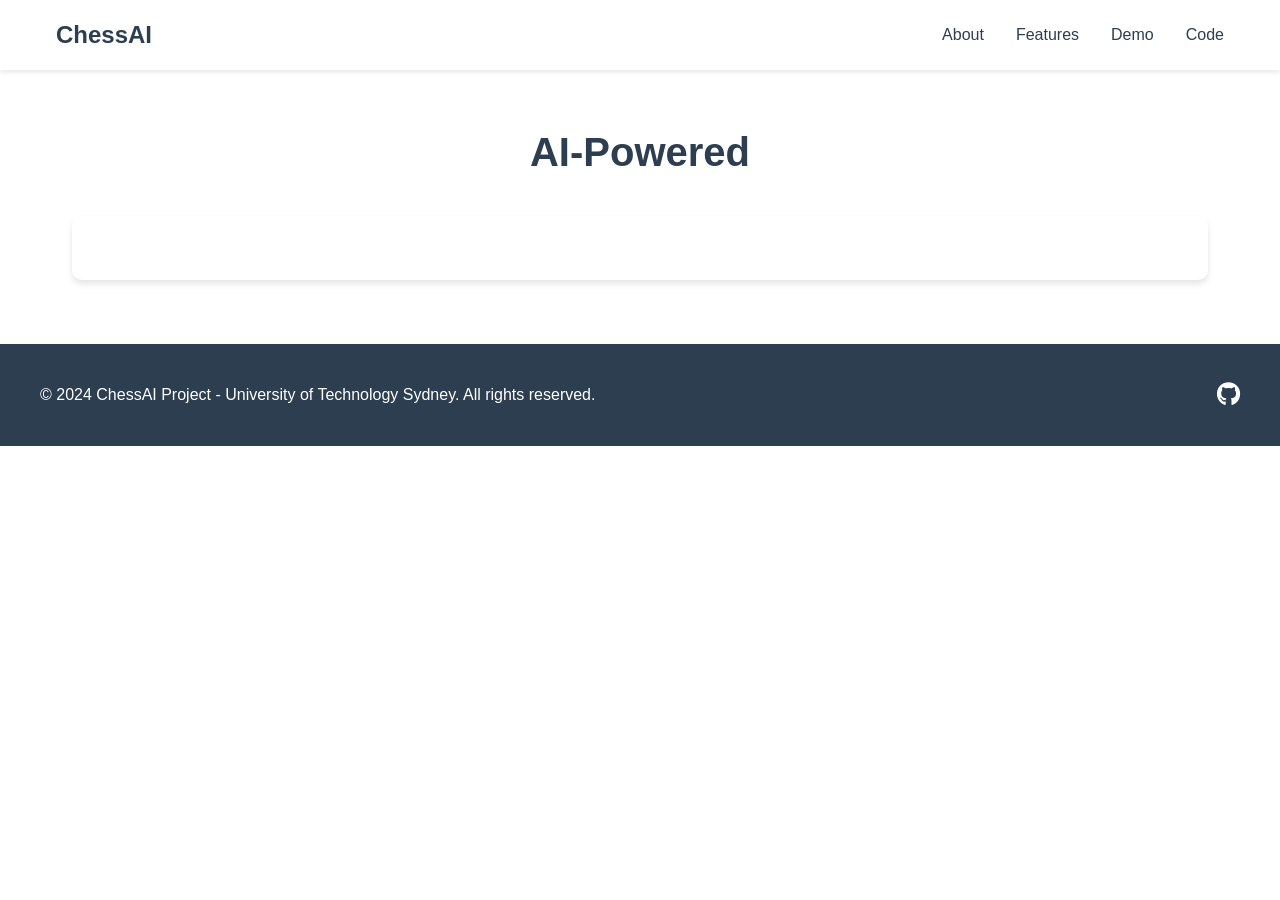
==== features/ai-powered.html @ e34eddb0 "Added github pages content" ====
<!DOCTYPE html>
<html lang="en">
<head>
    <meta charset="UTF-8">
    <meta name="viewport" content="width=device-width, initial-scale=1.0">
    <title>AI-Powered - ChessAI Project</title>
    <link rel="stylesheet" href="../styles/main.css">
    <link rel="stylesheet" href="https://cdnjs.cloudflare.com/ajax/libs/font-awesome/6.0.0/css/all.min.css">
</head>
<body>
    <header class="header">
        <nav class="nav-container">
            <div class="logo"><a href="../index.html">ChessAI</a></div>
            <ul class="nav-links">
                <li><a href="../index.html#about">About</a></li>
                <li><a href="../index.html#features">Features</a></li>
                <li><a href="../index.html#demo">Demo</a></li>
                <li><a href="../index.html#code">Code</a></li>
            </ul>
        </nav>
    </header>

    <main>
        <section class="feature-detail-section">
            <h1>AI-Powered</h1>
            <div class="feature-content">
                <!-- Content coming soon -->
            </div>
        </section>
    </main>

    <footer class="footer">
        <div class="footer-content">
            <p>&copy; 2024 ChessAI Project - University of Technology Sydney. All rights reserved.</p>
            <div class="social-links">
                <a href="https://github.com/cameron-j1" target="_blank"><i class="fab fa-github"></i></a>
            </div>
        </div>
    </footer>
</body>
</html>
---- styles/main.css ----
/* Modern CSS Reset */
* {
    margin: 0;
    padding: 0;
    box-sizing: border-box;
}

/* Variables */
:root {
    --primary-color: #2c3e50;
    --secondary-color: #3498db;
    --accent-color: #e74c3c;
    --text-color: #333;
    --light-bg: #f5f6fa;
    --white: #ffffff;
    --max-width: 1200px;
}

/* Base Styles */
body {
    font-family: 'Segoe UI', Tahoma, Geneva, Verdana, sans-serif;
    line-height: 1.6;
    color: var(--text-color);
}

/* Header Styles */
.header {
    background-color: var(--white);
    box-shadow: 0 2px 5px rgba(0,0,0,0.1);
    position: fixed;
    width: 100%;
    top: 0;
    z-index: 1000;
}

.nav-container {
    max-width: var(--max-width);
    margin: 0 auto;
    padding: 1rem;
    display: flex;
    justify-content: space-between;
    align-items: center;
}

.logo {
    font-size: 1.5rem;
    font-weight: bold;
    color: var(--primary-color);
}

.nav-links {
    display: flex;
    list-style: none;
    gap: 2rem;
}

.nav-links a {
    text-decoration: none;
    color: var(--primary-color);
    font-weight: 500;
    transition: color 0.3s ease;
}

.nav-links a:hover {
    color: var(--secondary-color);
}

/* Hero Section */
.hero-section {
    height: 100vh;
    background: linear-gradient(135deg, var(--primary-color), var(--secondary-color));
    display: flex;
    align-items: center;
    justify-content: center;
    text-align: center;
    color: var(--white);
    padding: 2rem;
}

.hero-content h1 {
    font-size: 3.5rem;
    margin-bottom: 1rem;
}

.hero-content p {
    font-size: 1.2rem;
    margin-bottom: 0.5rem;
    opacity: 0.9;
}

.hero-content p:last-of-type {
    margin-bottom: 2rem;
    font-weight: 500;
}

.cta-button {
    display: inline-block;
    padding: 1rem 2rem;
    background-color: var(--accent-color);
    color: var(--white);
    text-decoration: none;
    border-radius: 5px;
    transition: transform 0.3s ease;
}

.cta-button:hover {
    transform: translateY(-2px);
}

/* Section Styles */
section {
    padding: 5rem 2rem;
}

section h2 {
    text-align: center;
    font-size: 2.5rem;
    margin-bottom: 3rem;
    color: var(--primary-color);
}

/* Features Grid */
.features-grid {
    display: grid;
    grid-template-columns: repeat(auto-fit, minmax(250px, 1fr));
    gap: 2rem;
    max-width: var(--max-width);
    margin: 0 auto;
}

/* Feature Cards */
.feature-link {
    text-decoration: none;
    color: inherit;
    display: block;
    height: 100%;
}

.feature-card {
    background: var(--white);
    padding: 2rem;
    border-radius: 10px;
    box-shadow: 0 4px 6px rgba(0,0,0,0.1);
    text-align: center;
    transition: transform 0.3s ease;
}

.feature-card:hover {
    transform: translateY(-5px);
}

.feature-card i {
    font-size: 2.5rem;
    color: var(--secondary-color);
    margin-bottom: 1rem;
}

/* Feature Detail Pages */
.feature-detail-section {
    padding-top: 120px;
    padding-bottom: 4rem;
    max-width: var(--max-width);
    margin: 0 auto;
    padding-left: 2rem;
    padding-right: 2rem;
}

.feature-detail-section h1 {
    color: var(--primary-color);
    font-size: 2.5rem;
    margin-bottom: 2rem;
    text-align: center;
}

.feature-content {
    background: var(--white);
    padding: 2rem;
    border-radius: 10px;
    box-shadow: 0 4px 6px rgba(0,0,0,0.1);
}

/* Logo Link */
.logo a {
    text-decoration: none;
    color: inherit;
}

/* Demo Section */
.demo-section {
    background-color: var(--light-bg);
}

.demo-container {
    max-width: var(--max-width);
    margin: 0 auto;
    display: grid;
    grid-template-columns: 1fr;
    gap: 2rem;
    padding: 0 1rem;
}

.bot-profile, .bot-stats {
    background: var(--white);
    padding: 2rem;
    border-radius: 10px;
    box-shadow: 0 4px 6px rgba(0,0,0,0.1);
}

.bot-profile {
    text-align: center;
}

.lichess-button {
    display: inline-flex;
    align-items: center;
    gap: 0.5rem;
    padding: 1rem 2rem;
    background-color: #4d4d4d;
    color: var(--white);
    text-decoration: none;
    border-radius: 5px;
    transition: all 0.3s ease;
    margin-top: 1rem;
}

.lichess-button:hover {
    background-color: #3d3d3d;
    transform: translateY(-2px);
}

.lichess-button i {
    font-size: 1.2rem;
}

.lichess-embed {
    margin-top: 1rem;
    border-radius: 8px;
    overflow: hidden;
}

.bot-profile h3, .bot-stats h3 {
    color: var(--primary-color);
    margin-bottom: 1rem;
}

/* Code Section */
.code-section {
    background-color: var(--white);
}

.code-content {
    text-align: center;
}

.github-button {
    display: inline-flex;
    align-items: center;
    gap: 0.5rem;
    padding: 1rem 2rem;
    background-color: var(--primary-color);
    color: var(--white);
    text-decoration: none;
    border-radius: 5px;
    transition: background-color 0.3s ease;
}

.github-button:hover {
    background-color: #1a252f;
}

/* Footer */
.footer {
    background-color: var(--primary-color);
    color: var(--white);
    padding: 2rem;
}

.footer-content {
    max-width: var(--max-width);
    margin: 0 auto;
    display: flex;
    justify-content: space-between;
    align-items: center;
}

.social-links {
    display: flex;
    gap: 1rem;
}

.social-links a {
    color: var(--white);
    font-size: 1.5rem;
    transition: color 0.3s ease;
}

.social-links a:hover {
    color: var(--secondary-color);
}

/* Responsive adjustments for demo section */
@media (min-width: 1024px) {
    .demo-container {
        grid-template-columns: repeat(2, 1fr);
    }
}

@media (max-width: 768px) {
    .nav-container {
        flex-direction: column;
        gap: 1rem;
    }

    .nav-links {
        flex-direction: column;
        gap: 1rem;
        text-align: center;
    }

    .hero-content h1 {
        font-size: 2.5rem;
    }

    .footer-content {
        flex-direction: column;
        gap: 1rem;
        text-align: center;
    }

    .demo-container {
        grid-template-columns: 1fr;
    }

    .lichess-embed iframe {
        height: 350px !important;
    }
}
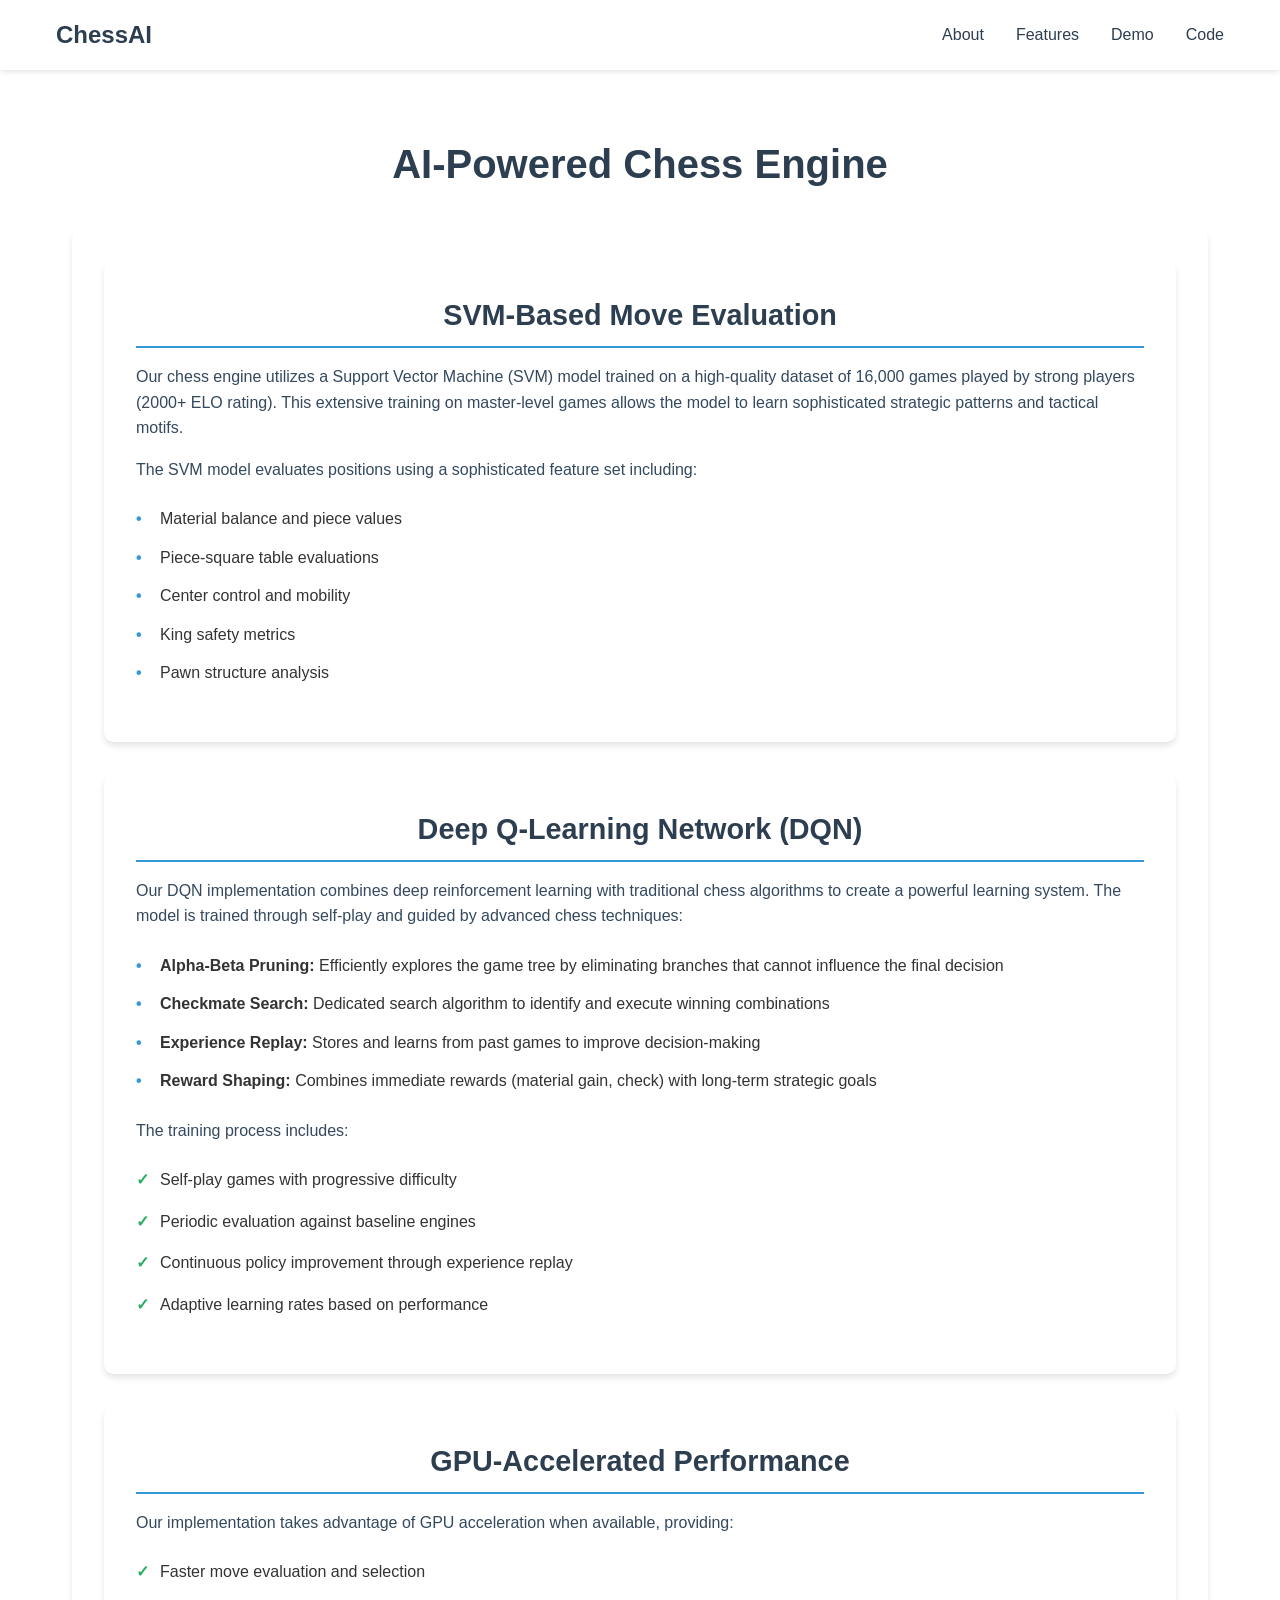
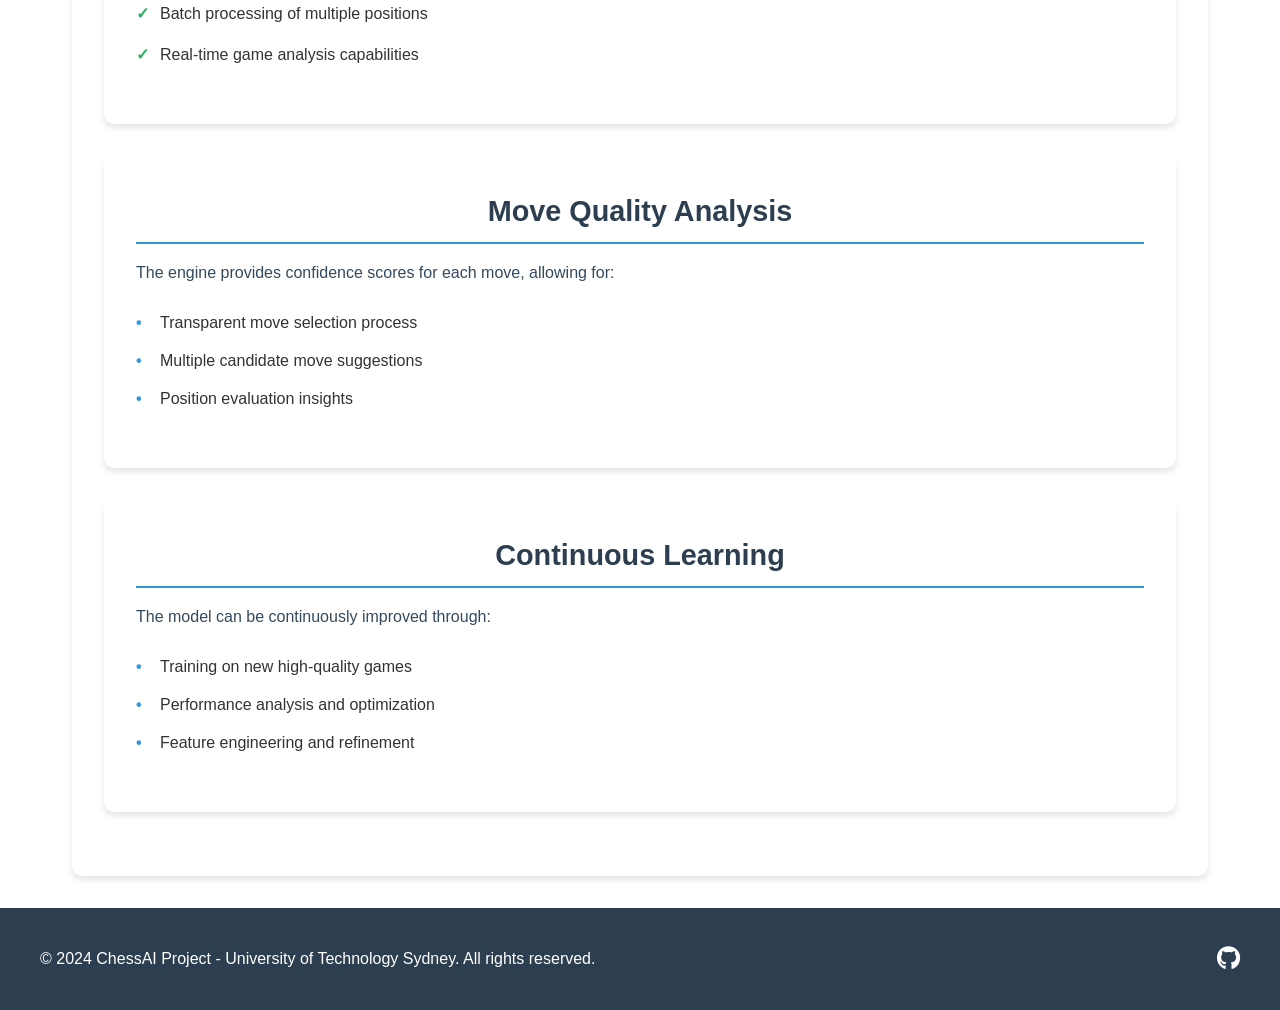
==== commit 99c9c976: "Adding content" ====
--- a/features/ai-powered.html
+++ b/features/ai-powered.html
@@ -6,6 +6,11 @@
     <title>AI-Powered - ChessAI Project</title>
     <link rel="stylesheet" href="../styles/main.css">
     <link rel="stylesheet" href="https://cdnjs.cloudflare.com/ajax/libs/font-awesome/6.0.0/css/all.min.css">
+    <style>
+        .feature-detail-section {
+            margin-top: 100px;  /* Add margin to prevent header overlap */
+        }
+    </style>
 </head>
 <body>
     <header class="header">
@@ -22,9 +27,68 @@
 
     <main>
         <section class="feature-detail-section">
-            <h1>AI-Powered</h1>
+            <h1>AI-Powered Chess Engine</h1>
             <div class="feature-content">
-                <!-- Content coming soon -->
+                <div class="ai-model-section">
+                    <h2>SVM-Based Move Evaluation</h2>
+                    <p>Our chess engine utilizes a Support Vector Machine (SVM) model trained on a high-quality dataset of 16,000 games played by strong players (2000+ ELO rating). This extensive training on master-level games allows the model to learn sophisticated strategic patterns and tactical motifs.</p>
+                    <p>The SVM model evaluates positions using a sophisticated feature set including:</p>
+                    <ul class="feature-list">
+                        <li>Material balance and piece values</li>
+                        <li>Piece-square table evaluations</li>
+                        <li>Center control and mobility</li>
+                        <li>King safety metrics</li>
+                        <li>Pawn structure analysis</li>
+                    </ul>
+                </div>
+
+                <div class="ai-model-section">
+                    <h2>Deep Q-Learning Network (DQN)</h2>
+                    <p>Our DQN implementation combines deep reinforcement learning with traditional chess algorithms to create a powerful learning system. The model is trained through self-play and guided by advanced chess techniques:</p>
+                    <ul class="feature-list">
+                        <li><strong>Alpha-Beta Pruning:</strong> Efficiently explores the game tree by eliminating branches that cannot influence the final decision</li>
+                        <li><strong>Checkmate Search:</strong> Dedicated search algorithm to identify and execute winning combinations</li>
+                        <li><strong>Experience Replay:</strong> Stores and learns from past games to improve decision-making</li>
+                        <li><strong>Reward Shaping:</strong> Combines immediate rewards (material gain, check) with long-term strategic goals</li>
+                    </ul>
+                    <p>The training process includes:</p>
+                    <ul class="performance-metrics">
+                        <li>Self-play games with progressive difficulty</li>
+                        <li>Periodic evaluation against baseline engines</li>
+                        <li>Continuous policy improvement through experience replay</li>
+                        <li>Adaptive learning rates based on performance</li>
+                    </ul>
+                </div>
+
+                <div class="ai-model-section">
+                    <h2>GPU-Accelerated Performance</h2>
+                    <p>Our implementation takes advantage of GPU acceleration when available, providing:</p>
+                    <ul class="performance-metrics">
+                        <li>Faster move evaluation and selection</li>
+                        <li>Batch processing of multiple positions</li>
+                        <li>Real-time game analysis capabilities</li>
+                    </ul>
+                </div>
+
+                <div class="ai-model-section">
+                    <h2>Move Quality Analysis</h2>
+                    <p>The engine provides confidence scores for each move, allowing for:</p>
+                    <ul class="feature-list">
+                        <li>Transparent move selection process</li>
+                        <li>Multiple candidate move suggestions</li>
+                        <li>Position evaluation insights</li>
+                    </ul>
+                </div>
+
+                <div class="ai-model-section">
+                    <h2>Continuous Learning</h2>
+                    <p>The model can be continuously improved through:</p>
+                    <ul class="feature-list">
+                        <li>Training on new high-quality games</li>
+                        <li>Performance analysis and optimization</li>
+                        <li>Feature engineering and refinement</li>
+                    </ul>
+                </div>
             </div>
         </section>
     </main>
--- a/styles/main.css
+++ b/styles/main.css
@@ -233,9 +233,25 @@
 }
 
 .lichess-embed {
-    margin-top: 1rem;
+    text-align: center;
+    background: var(--white);
     border-radius: 8px;
     overflow: hidden;
+    box-shadow: 0 2px 4px rgba(0,0,0,0.1);
+    min-height: 200px;
+    position: relative;
+}
+
+/* Ensure the embedded content is properly sized */
+.lichess-embed > * {
+    width: 100% !important;
+    max-width: 100% !important;
+}
+
+.lichess-embed iframe {
+    display: block;
+    margin: 0 auto;
+    background: transparent;
 }
 
 .bot-profile h3, .bot-stats h3 {
@@ -334,4 +350,302 @@
     .lichess-embed iframe {
         height: 350px !important;
     }
+}
+
+/* Bot Statistics Styles */
+.bot-stats {
+    background: var(--white);
+    padding: 2rem;
+    border-radius: 10px;
+    box-shadow: 0 4px 6px rgba(0,0,0,0.1);
+}
+
+.bot-stats h3 {
+    color: var(--primary-color);
+    margin-bottom: 1.5rem;
+    text-align: center;
+}
+
+.loading-spinner {
+    text-align: center;
+    padding: 2rem;
+    color: var(--primary-color);
+}
+
+.loading-spinner i {
+    font-size: 2rem;
+    margin-bottom: 1rem;
+}
+
+.bot-rating-card {
+    background: var(--light-bg);
+    border-radius: 8px;
+    overflow: hidden;
+}
+
+.rating-header {
+    background: var(--primary-color);
+    color: var(--white);
+    padding: 1rem;
+    text-align: center;
+    display: flex;
+    align-items: center;
+    justify-content: center;
+    gap: 1rem;
+}
+
+.bot-avatar {
+    width: 50px;
+    height: 50px;
+    border-radius: 50%;
+    border: 2px solid var(--white);
+}
+
+.rating-header h4 {
+    font-size: 1.2rem;
+    margin: 0;
+}
+
+.rating-details {
+    padding: 1.5rem;
+    display: grid;
+    grid-template-columns: repeat(auto-fit, minmax(200px, 1fr));
+    gap: 1rem;
+}
+
+.rating-item {
+    background: var(--white);
+    padding: 1rem;
+    border-radius: 6px;
+    text-align: center;
+    box-shadow: 0 2px 4px rgba(0,0,0,0.05);
+}
+
+.rating-item .label {
+    display: block;
+    color: var(--text-color);
+    font-size: 0.9rem;
+    margin-bottom: 0.5rem;
+}
+
+.rating-item .value {
+    display: block;
+    color: var(--primary-color);
+    font-size: 1.2rem;
+    font-weight: bold;
+}
+
+.error-message {
+    text-align: center;
+    padding: 2rem;
+}
+
+.error-message p {
+    margin-bottom: 1rem;
+    color: var(--text-color);
+}
+
+.lichess-profile-link {
+    display: inline-flex;
+    align-items: center;
+    gap: 0.5rem;
+    padding: 0.75rem 1.5rem;
+    background-color: var(--secondary-color);
+    color: var(--white);
+    text-decoration: none;
+    border-radius: 5px;
+    transition: all 0.3s ease;
+}
+
+.lichess-profile-link:hover {
+    background-color: #2980b9;
+    transform: translateY(-2px);
+}
+
+.lichess-profile-link i {
+    font-size: 1.2rem;
+}
+
+.stats-info {
+    margin-top: 1rem;
+    padding: 1rem;
+    background-color: var(--light-bg);
+    border-radius: 0 0 8px 8px;
+    text-align: center;
+}
+
+.stats-info p {
+    margin-bottom: 1rem;
+    color: var(--text-color);
+}
+
+/* Add a loading state */
+.lichess-embed::before {
+    content: "Loading statistics...";
+    position: absolute;
+    top: 50%;
+    left: 50%;
+    transform: translate(-50%, -50%);
+    color: var(--text-color);
+    font-style: italic;
+}
+
+/* Hide loading text once content is loaded */
+.lichess-embed.loaded::before {
+    display: none;
+}
+
+/* AI Features Section */
+.feature-detail-section {
+    max-width: 1200px;
+    margin: 0 auto;
+    padding: 2rem;
+}
+
+.feature-detail-section h1 {
+    font-size: 2.5rem;
+    color: #2c3e50;
+    margin-bottom: 2rem;
+    text-align: center;
+}
+
+.ai-model-section {
+    background: #ffffff;
+    border-radius: 10px;
+    padding: 2rem;
+    margin-bottom: 2rem;
+    box-shadow: 0 4px 6px rgba(0, 0, 0, 0.1);
+}
+
+.ai-model-section h2 {
+    color: #2c3e50;
+    font-size: 1.8rem;
+    margin-bottom: 1rem;
+    border-bottom: 2px solid #3498db;
+    padding-bottom: 0.5rem;
+}
+
+.performance-metrics {
+    list-style: none;
+    padding: 0;
+    margin: 1.5rem 0;
+}
+
+.performance-metrics li {
+    margin-bottom: 1rem;
+    padding-left: 1.5rem;
+    position: relative;
+}
+
+.performance-metrics li:before {
+    content: "✓";
+    color: #27ae60;
+    position: absolute;
+    left: 0;
+    font-weight: bold;
+}
+
+.feature-list {
+    list-style: none;
+    padding: 0;
+    margin: 1.5rem 0;
+}
+
+.feature-list li {
+    margin-bottom: 0.8rem;
+    padding-left: 1.5rem;
+    position: relative;
+}
+
+.feature-list li:before {
+    content: "•";
+    color: #3498db;
+    position: absolute;
+    left: 0;
+    font-weight: bold;
+}
+
+.ai-model-section p {
+    color: #34495e;
+    line-height: 1.6;
+    margin-bottom: 1rem;
+}
+
+/* Robotics Integration Styles */
+.robotics-integration {
+    margin: 2rem 0;
+    padding: 2rem;
+    background-color: #f8f9fa;
+    border-radius: 8px;
+}
+
+.robotics-integration h3 {
+    color: #2c3e50;
+    margin-bottom: 1rem;
+}
+
+.robotics-integration ul {
+    list-style-type: none;
+    padding-left: 0;
+    margin: 1rem 0;
+}
+
+.robotics-integration ul li {
+    margin: 0.5rem 0;
+    padding-left: 1.5rem;
+    position: relative;
+}
+
+.robotics-integration ul li:before {
+    content: "•";
+    color: #3498db;
+    position: absolute;
+    left: 0;
+}
+
+.robotics-gallery {
+    display: grid;
+    grid-template-columns: repeat(auto-fit, minmax(300px, 1fr));
+    gap: 2rem;
+    margin-top: 2rem;
+}
+
+.gallery-item {
+    background: white;
+    border-radius: 8px;
+    padding: 1rem;
+    box-shadow: 0 2px 4px rgba(0,0,0,0.1);
+}
+
+.gallery-item h4 {
+    color: #2c3e50;
+    margin-bottom: 1rem;
+    text-align: center;
+}
+
+.image-placeholder {
+    background-color: #e9ecef;
+    border-radius: 4px;
+    padding: 2rem;
+    text-align: center;
+    min-height: 200px;
+    display: flex;
+    align-items: center;
+    justify-content: center;
+}
+
+.image-placeholder p {
+    color: #6c757d;
+    margin: 0;
+}
+
+/* Responsive adjustments */
+@media (max-width: 768px) {
+    .robotics-gallery {
+        grid-template-columns: 1fr;
+    }
+    
+    .robotics-integration {
+        padding: 1rem;
+    }
 } 
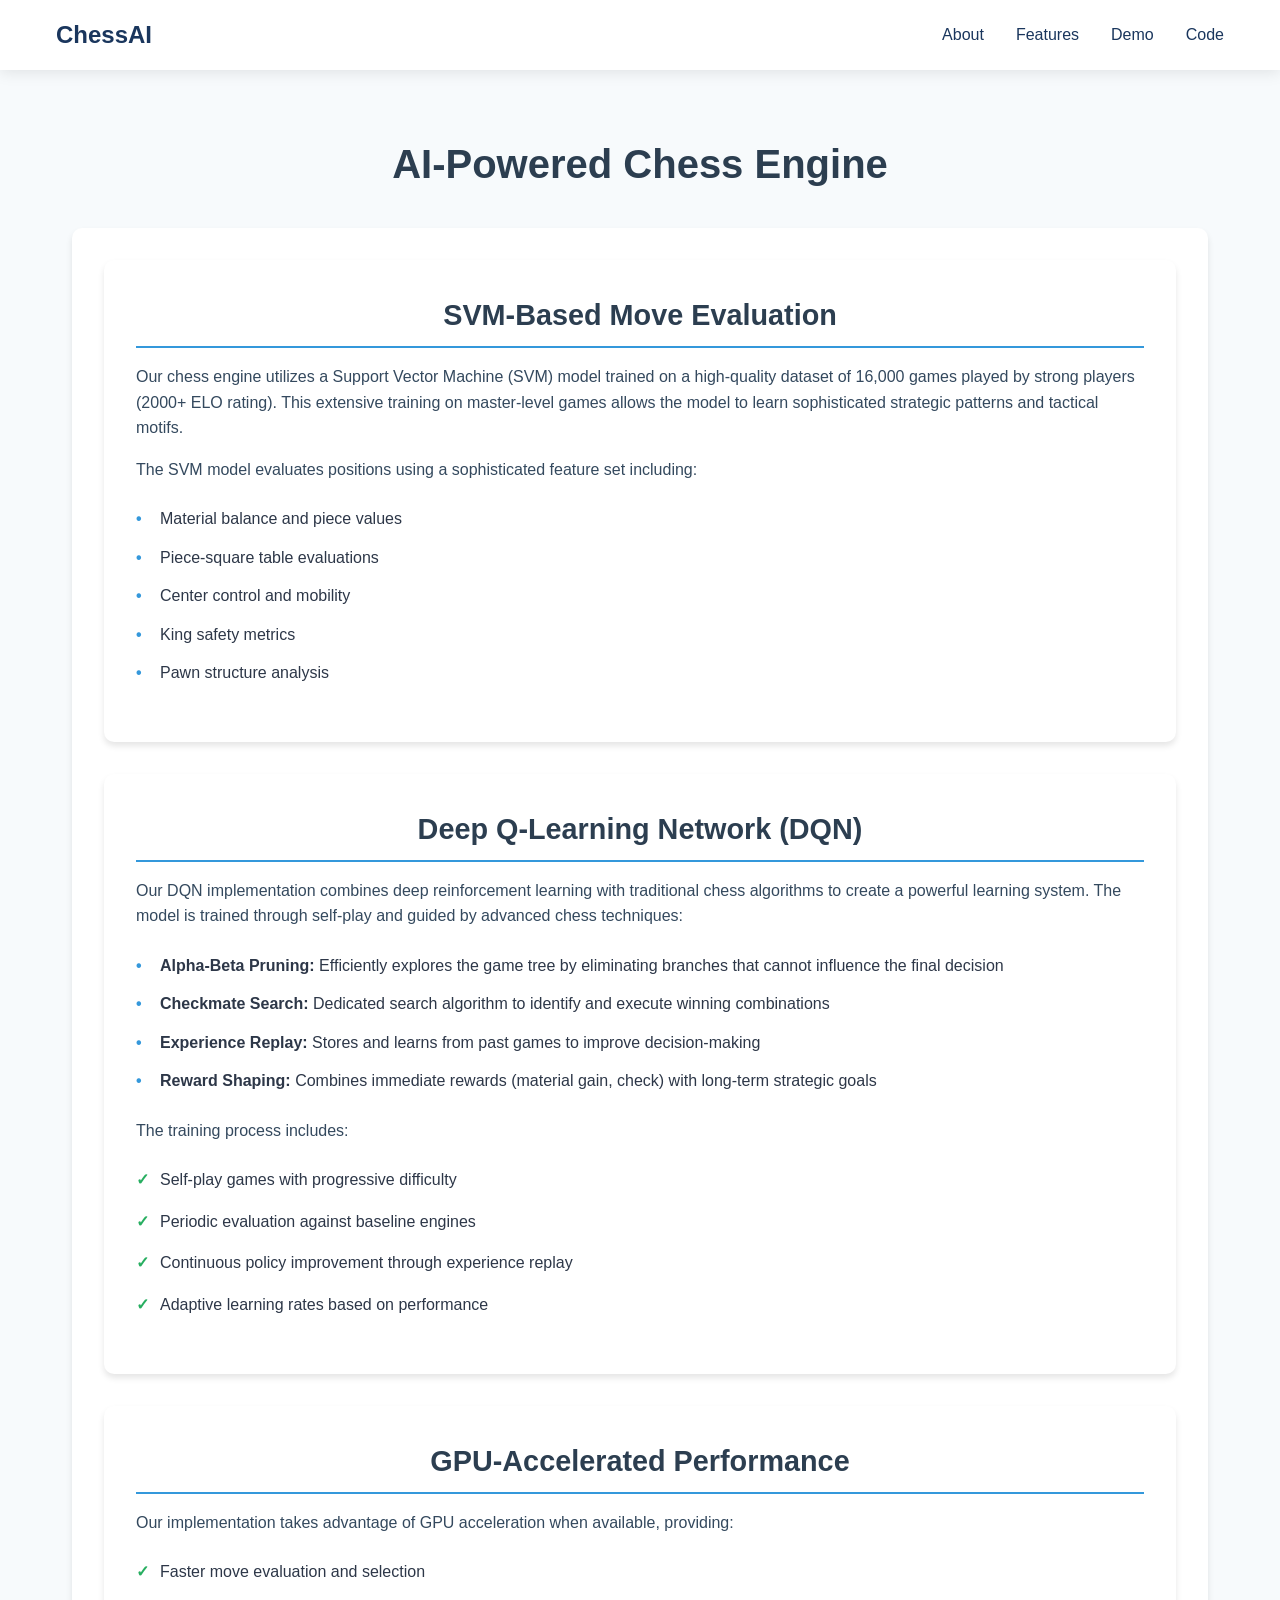
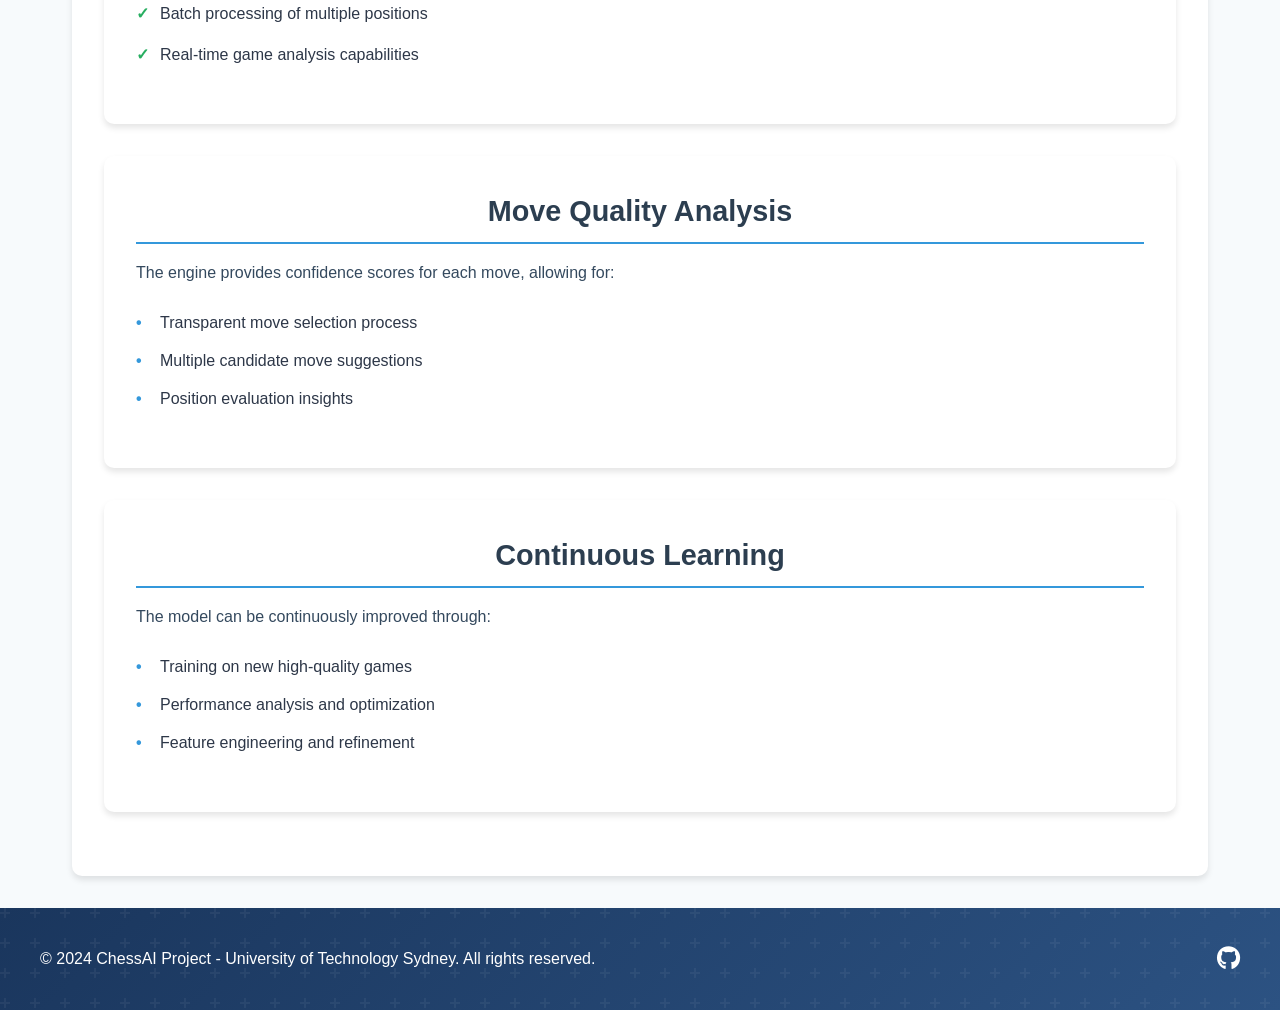
==== commit 30f1b9d3: "added visual Flair" ====
--- a/features/ai-powered.html
+++ b/features/ai-powered.html
@@ -6,6 +6,7 @@
     <title>AI-Powered - ChessAI Project</title>
     <link rel="stylesheet" href="../styles/main.css">
     <link rel="stylesheet" href="https://cdnjs.cloudflare.com/ajax/libs/font-awesome/6.0.0/css/all.min.css">
+    <script src="../scripts/scroll-animations.js" defer></script>
     <style>
         .feature-detail-section {
             margin-top: 100px;  /* Add margin to prevent header overlap */
--- a/styles/main.css
+++ b/styles/main.css
@@ -7,30 +7,41 @@
 
 /* Variables */
 :root {
-    --primary-color: #2c3e50;
-    --secondary-color: #3498db;
-    --accent-color: #e74c3c;
-    --text-color: #333;
-    --light-bg: #f5f6fa;
+    --primary-color: #1a365d;    /* Deep navy blue */
+    --secondary-color: #2c5282;  /* Royal blue */
+    --accent-color: #c53030;     /* Deep red */
+    --text-color: #2d3748;       /* Dark gray */
+    --light-bg: #f7fafc;         /* Light gray */
     --white: #ffffff;
     --max-width: 1200px;
+    --gradient-start: #1a365d;
+    --gradient-end: #2c5282;
 }
 
 /* Base Styles */
+html {
+    scroll-behavior: smooth;
+    scroll-padding-top: 80px; /* Accounts for fixed header */
+}
+
 body {
     font-family: 'Segoe UI', Tahoma, Geneva, Verdana, sans-serif;
     line-height: 1.6;
     color: var(--text-color);
+    background-color: var(--light-bg);
+    overflow-x: hidden;
 }
 
 /* Header Styles */
 .header {
     background-color: var(--white);
-    box-shadow: 0 2px 5px rgba(0,0,0,0.1);
+    box-shadow: 0 2px 15px rgba(0,0,0,0.1);
     position: fixed;
     width: 100%;
     top: 0;
     z-index: 1000;
+    backdrop-filter: blur(10px);
+    background-color: rgba(255, 255, 255, 0.95);
 }
 
 .nav-container {
@@ -48,6 +59,16 @@
     color: var(--primary-color);
 }
 
+.logo a {
+    text-decoration: none;
+    color: inherit;
+    transition: color 0.3s ease;
+}
+
+.logo a:hover {
+    color: var(--secondary-color);
+}
+
 .nav-links {
     display: flex;
     list-style: none;
@@ -68,18 +89,127 @@
 /* Hero Section */
 .hero-section {
     height: 100vh;
-    background: linear-gradient(135deg, var(--primary-color), var(--secondary-color));
+    background: linear-gradient(135deg, var(--gradient-start), var(--gradient-end));
     display: flex;
     align-items: center;
     justify-content: center;
     text-align: center;
     color: var(--white);
     padding: 2rem;
+    position: relative;
+    overflow: hidden;
+    background-attachment: fixed;
+    background-size: cover;
+    background-position: center;
+}
+
+.hero-section::before {
+    content: '';
+    position: absolute;
+    top: 0;
+    left: 0;
+    right: 0;
+    bottom: 0;
+    background: url("data:image/svg+xml,%3Csvg width='60' height='60' viewBox='0 0 60 60' xmlns='http://www.w3.org/2000/svg'%3E%3Cg fill='none' fill-rule='evenodd'%3E%3Cg fill='%23ffffff' fill-opacity='0.05'%3E%3Cpath d='M36 34v-4h-2v4h-4v2h4v4h2v-4h4v-2h-4zm0-30V0h-2v4h-4v2h4v4h2V6h4V4h-4zM6 34v-4H4v4H0v2h4v4h2v-4h4v-2H6zM6 4V0H4v4H0v2h4v4h2V6h4V4H6z'/%3E%3C/g%3E%3C/g%3E%3C/svg%3E");
+}
+
+.floating-pieces {
+    position: absolute;
+    width: 100%;
+    height: 100%;
+    top: 0;
+    left: 0;
+    pointer-events: none;
+}
+
+.piece {
+    position: absolute;
+    color: rgba(255, 255, 255, 0.12);
+    font-size: 3.5rem;
+    filter: drop-shadow(0 2px 4px rgba(0,0,0,0.1));
+    animation: float 15s infinite ease-in-out;
+}
+
+.piece-1 {
+    top: 20%;
+    left: 10%;
+    animation-delay: 0s;
+}
+
+.piece-2 {
+    top: 30%;
+    right: 15%;
+    animation-delay: -2s;
+}
+
+.piece-3 {
+    bottom: 25%;
+    left: 20%;
+    animation-delay: -4s;
+}
+
+.piece-4 {
+    bottom: 35%;
+    right: 25%;
+    animation-delay: -6s;
+}
+
+.piece-5 {
+    top: 50%;
+    left: 5%;
+    animation-delay: -8s;
+}
+
+.piece-6 {
+    top: 60%;
+    right: 10%;
+    animation-delay: -10s;
+}
+
+@keyframes float {
+    0% {
+        transform: translate(0, 0) rotate(0deg);
+    }
+    25% {
+        transform: translate(20px, -20px) rotate(5deg);
+    }
+    50% {
+        transform: translate(0, -40px) rotate(0deg);
+    }
+    75% {
+        transform: translate(-20px, -20px) rotate(-5deg);
+    }
+    100% {
+        transform: translate(0, 0) rotate(0deg);
+    }
+}
+
+.hero-content {
+    position: relative;
+    z-index: 1;
+    background: rgba(26, 54, 93, 0.2);
+    padding: 3rem;
+    border-radius: 20px;
+    backdrop-filter: blur(10px);
+    box-shadow: 0 8px 32px rgba(0, 0, 0, 0.1);
+    border: 1px solid rgba(255, 255, 255, 0.1);
+    opacity: 0;
+    transform: translateY(30px);
+    transition: all 0.8s ease-out;
+}
+
+.hero-content.visible {
+    opacity: 1;
+    transform: translateY(0);
 }
 
 .hero-content h1 {
-    font-size: 3.5rem;
-    margin-bottom: 1rem;
+    font-size: 4rem;
+    margin-bottom: 1.5rem;
+    text-shadow: 2px 2px 4px rgba(0, 0, 0, 0.2);
+    background: linear-gradient(to right, #ffffff, #e2e8f0);
+    -webkit-background-clip: text;
+    -webkit-text-fill-color: transparent;
 }
 
 .hero-content p {
@@ -95,21 +225,32 @@
 
 .cta-button {
     display: inline-block;
-    padding: 1rem 2rem;
-    background-color: var(--accent-color);
+    padding: 1rem 2.5rem;
+    background: linear-gradient(135deg, var(--accent-color), #e53e3e);
     color: var(--white);
     text-decoration: none;
-    border-radius: 5px;
-    transition: transform 0.3s ease;
+    border-radius: 8px;
+    transition: all 0.3s ease;
+    box-shadow: 0 4px 15px rgba(197, 48, 48, 0.3);
+    border: 1px solid rgba(255, 255, 255, 0.1);
 }
 
 .cta-button:hover {
     transform: translateY(-2px);
+    box-shadow: 0 6px 20px rgba(197, 48, 48, 0.4);
 }
 
 /* Section Styles */
 section {
     padding: 5rem 2rem;
+    opacity: 0;
+    transform: translateY(20px);
+    transition: opacity 0.6s ease-out, transform 0.6s ease-out;
+}
+
+section.visible {
+    opacity: 1;
+    transform: translateY(0);
 }
 
 section h2 {
@@ -138,21 +279,77 @@
 
 .feature-card {
     background: var(--white);
-    padding: 2rem;
-    border-radius: 10px;
-    box-shadow: 0 4px 6px rgba(0,0,0,0.1);
-    text-align: center;
-    transition: transform 0.3s ease;
+    padding: 2.5rem;
+    border-radius: 15px;
+    box-shadow: 0 4px 20px rgba(0,0,0,0.08);
+    text-align: center;
+    transition: all 0.3s ease;
+    border: 1px solid rgba(0,0,0,0.05);
+    position: relative;
+    overflow: hidden;
+    opacity: 0;
+    transform: translateY(30px);
+    transition: all 0.5s ease-out;
+}
+
+.feature-card.visible {
+    opacity: 1;
+    transform: translateY(0);
+}
+
+.feature-card:nth-child(1) { transition-delay: 0.1s; }
+.feature-card:nth-child(2) { transition-delay: 0.2s; }
+.feature-card:nth-child(3) { transition-delay: 0.3s; }
+
+.feature-card::before {
+    content: '';
+    position: absolute;
+    top: 0;
+    left: 0;
+    width: 100%;
+    height: 4px;
+    background: linear-gradient(to right, var(--primary-color), var(--secondary-color));
+    opacity: 0;
+    transition: opacity 0.3s ease;
+}
+
+.feature-card:hover::before {
+    opacity: 1;
 }
 
 .feature-card:hover {
     transform: translateY(-5px);
+    box-shadow: 0 8px 25px rgba(0,0,0,0.12);
 }
 
 .feature-card i {
     font-size: 2.5rem;
     color: var(--secondary-color);
     margin-bottom: 1rem;
+    transition: transform 0.3s ease;
+}
+
+.feature-card:hover i {
+    transform: scale(1.1);
+}
+
+.feature-card h3 {
+    color: var(--primary-color);
+    margin-bottom: 1rem;
+    transition: color 0.3s ease;
+}
+
+.feature-card:hover h3 {
+    color: var(--secondary-color);
+}
+
+.feature-card p {
+    color: #666;
+    transition: color 0.3s ease;
+}
+
+.feature-card:hover p {
+    color: #444;
 }
 
 /* Feature Detail Pages */
@@ -188,6 +385,8 @@
 /* Demo Section */
 .demo-section {
     background-color: var(--light-bg);
+    position: relative;
+    overflow: hidden;
 }
 
 .demo-container {
@@ -262,6 +461,8 @@
 /* Code Section */
 .code-section {
     background-color: var(--white);
+    position: relative;
+    overflow: hidden;
 }
 
 .code-content {
@@ -286,9 +487,21 @@
 
 /* Footer */
 .footer {
-    background-color: var(--primary-color);
+    background: linear-gradient(135deg, var(--primary-color), var(--secondary-color));
     color: var(--white);
     padding: 2rem;
+    position: relative;
+    overflow: hidden;
+}
+
+.footer::before {
+    content: '';
+    position: absolute;
+    top: 0;
+    left: 0;
+    right: 0;
+    bottom: 0;
+    background: url("data:image/svg+xml,%3Csvg width='60' height='60' viewBox='0 0 60 60' xmlns='http://www.w3.org/2000/svg'%3E%3Cg fill='none' fill-rule='evenodd'%3E%3Cg fill='%23ffffff' fill-opacity='0.05'%3E%3Cpath d='M36 34v-4h-2v4h-4v2h4v4h2v-4h4v-2h-4zm0-30V0h-2v4h-4v2h4v4h2V6h4V4h-4zM6 34v-4H4v4H0v2h4v4h2v-4h4v-2H6zM6 4V0H4v4H0v2h4v4h2V6h4V4H6z'/%3E%3C/g%3E%3C/g%3E%3C/svg%3E");
 }
 
 .footer-content {
@@ -573,79 +786,149 @@
 
 /* Robotics Integration Styles */
 .robotics-integration {
-    margin: 2rem 0;
+    margin: 2rem auto;
     padding: 2rem;
     background-color: #f8f9fa;
     border-radius: 8px;
+    max-width: 1200px;
+    text-align: center;
 }
 
 .robotics-integration h3 {
     color: #2c3e50;
     margin-bottom: 1rem;
-}
-
-.robotics-integration ul {
-    list-style-type: none;
-    padding-left: 0;
-    margin: 1rem 0;
-}
-
-.robotics-integration ul li {
-    margin: 0.5rem 0;
-    padding-left: 1.5rem;
-    position: relative;
-}
-
-.robotics-integration ul li:before {
-    content: "•";
-    color: #3498db;
+    text-align: center;
+}
+
+.robotics-integration p {
+    text-align: center;
+    max-width: 800px;
+    margin: 1rem auto;
+}
+
+.robotics-integration-box {
+    display: grid;
+    grid-template-columns: repeat(auto-fit, minmax(250px, 1fr));
+    gap: 2rem;
+    margin: 2rem auto;
+    max-width: 1200px;
+    padding: 2rem;
+    background: linear-gradient(145deg, #ffffff, #f8fafc);
+    border-radius: 15px;
+    box-shadow: 0 4px 15px rgba(0, 0, 0, 0.1);
+    border: 1px solid rgba(0,0,0,0.05);
+}
+
+.robotics-feature {
+    text-align: center;
+    padding: 2rem;
+    background: var(--white);
+    border-radius: 12px;
+    transition: transform 0.3s ease, box-shadow 0.3s ease;
+    box-shadow: 0 4px 15px rgba(0,0,0,0.05);
+    cursor: default;
+    border: 1px solid rgba(0,0,0,0.05);
+}
+
+.robotics-feature:hover {
+    transform: translateY(-5px);
+    box-shadow: 0 5px 15px rgba(0, 0, 0, 0.1);
+}
+
+.robotics-feature i {
+    font-size: 2.8rem;
+    color: var(--primary-color);
+    margin-bottom: 1.2rem;
+    background: linear-gradient(135deg, var(--primary-color), var(--secondary-color));
+    -webkit-background-clip: text;
+    -webkit-text-fill-color: transparent;
+}
+
+.robotics-feature h5 {
+    color: #2c3e50;
+    font-size: 1.2rem;
+    margin-bottom: 0.8rem;
+}
+
+.robotics-feature p {
+    color: #666;
+    font-size: 0.95rem;
+    line-height: 1.4;
+    margin: 0 auto;
+    max-width: 200px;
+}
+
+@media (max-width: 768px) {
+    .robotics-integration-box {
+        grid-template-columns: 1fr;
+        padding: 1rem;
+    }
+    
+    .robotics-feature {
+        padding: 1.5rem;
+    }
+}
+
+/* Scroll Animations */
+@keyframes fadeInUp {
+    from {
+        opacity: 0;
+        transform: translateY(30px);
+    }
+    to {
+        opacity: 1;
+        transform: translateY(0);
+    }
+}
+
+@keyframes fadeInLeft {
+    from {
+        opacity: 0;
+        transform: translateX(-30px);
+    }
+    to {
+        opacity: 1;
+        transform: translateX(0);
+    }
+}
+
+@keyframes fadeInRight {
+    from {
+        opacity: 0;
+        transform: translateX(30px);
+    }
+    to {
+        opacity: 1;
+        transform: translateX(0);
+    }
+}
+
+/* Smooth Scroll Progress Indicator */
+.scroll-progress {
+    position: fixed;
+    top: 0;
+    left: 0;
+    width: 0;
+    height: 3px;
+    background: linear-gradient(to right, var(--primary-color), var(--secondary-color));
+    z-index: 1001;
+    transition: width 0.1s ease-out;
+}
+
+/* Enhanced Section Transitions */
+.about-section::before, .features-section::before, .demo-section::before, .code-section::before {
+    content: '';
     position: absolute;
+    top: 0;
     left: 0;
-}
-
-.robotics-gallery {
-    display: grid;
-    grid-template-columns: repeat(auto-fit, minmax(300px, 1fr));
-    gap: 2rem;
-    margin-top: 2rem;
-}
-
-.gallery-item {
-    background: white;
-    border-radius: 8px;
-    padding: 1rem;
-    box-shadow: 0 2px 4px rgba(0,0,0,0.1);
-}
-
-.gallery-item h4 {
-    color: #2c3e50;
-    margin-bottom: 1rem;
-    text-align: center;
-}
-
-.image-placeholder {
-    background-color: #e9ecef;
-    border-radius: 4px;
-    padding: 2rem;
-    text-align: center;
-    min-height: 200px;
-    display: flex;
-    align-items: center;
-    justify-content: center;
-}
-
-.image-placeholder p {
-    color: #6c757d;
-    margin: 0;
-}
-
-/* Responsive adjustments */
-@media (max-width: 768px) {
-    .robotics-gallery {
-        grid-template-columns: 1fr;
-    }
-    
-    .robotics-integration {
-        padding: 1rem;
-    }
+    width: 100%;
+    height: 100%;
+    background: linear-gradient(135deg, rgba(255,255,255,0.1), rgba(255,255,255,0));
+    transform: translateY(100%);
+    transition: transform 0.6s ease-out;
+}
+
+.about-section.visible::before, .features-section.visible::before, 
+.demo-section.visible::before, .code-section.visible::before {
+    transform: translateY(0);
 } 
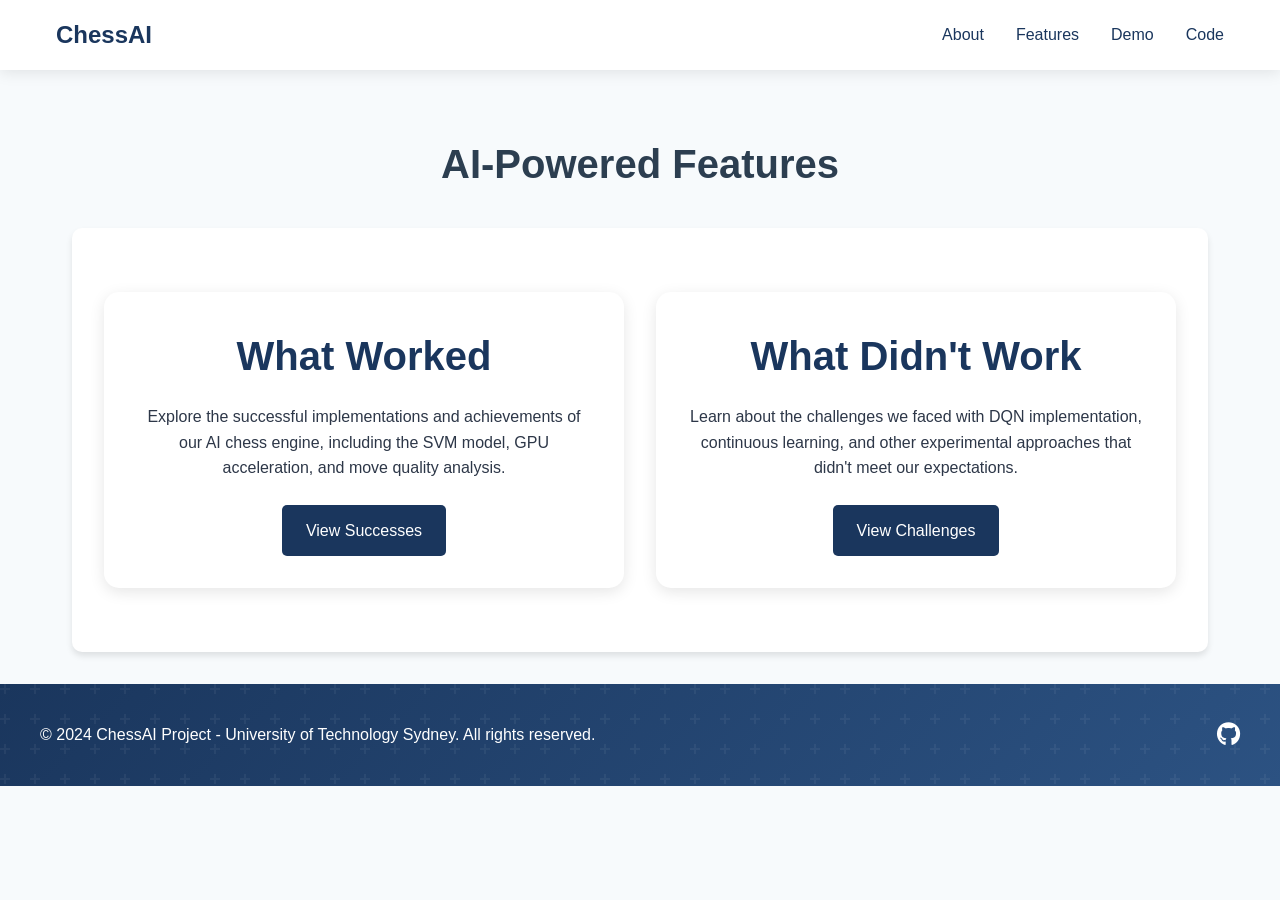
==== commit c3db8f28: "added what worked" ====
--- a/features/ai-powered.html
+++ b/features/ai-powered.html
@@ -3,13 +3,50 @@
 <head>
     <meta charset="UTF-8">
     <meta name="viewport" content="width=device-width, initial-scale=1.0">
-    <title>AI-Powered - ChessAI Project</title>
+    <title>AI-Powered Features - ChessAI Project</title>
     <link rel="stylesheet" href="../styles/main.css">
     <link rel="stylesheet" href="https://cdnjs.cloudflare.com/ajax/libs/font-awesome/6.0.0/css/all.min.css">
     <script src="../scripts/scroll-animations.js" defer></script>
     <style>
         .feature-detail-section {
-            margin-top: 100px;  /* Add margin to prevent header overlap */
+            margin-top: 100px;
+        }
+        .sub-pages-grid {
+            display: grid;
+            grid-template-columns: repeat(auto-fit, minmax(300px, 1fr));
+            gap: 2rem;
+            margin: 2rem 0;
+        }
+        .sub-page-card {
+            background: var(--white);
+            padding: 2rem;
+            border-radius: 15px;
+            box-shadow: 0 4px 15px rgba(0,0,0,0.1);
+            text-align: center;
+            transition: transform 0.3s ease;
+        }
+        .sub-page-card:hover {
+            transform: translateY(-5px);
+        }
+        .sub-page-card h2 {
+            color: var(--primary-color);
+            margin-bottom: 1rem;
+        }
+        .sub-page-card p {
+            color: var(--text-color);
+            margin-bottom: 1.5rem;
+        }
+        .sub-page-card a {
+            display: inline-block;
+            padding: 0.8rem 1.5rem;
+            background: var(--primary-color);
+            color: var(--white);
+            text-decoration: none;
+            border-radius: 5px;
+            transition: background 0.3s ease;
+        }
+        .sub-page-card a:hover {
+            background: var(--secondary-color);
         }
     </style>
 </head>
@@ -28,67 +65,19 @@
 
     <main>
         <section class="feature-detail-section">
-            <h1>AI-Powered Chess Engine</h1>
+            <h1>AI-Powered Features</h1>
             <div class="feature-content">
-                <div class="ai-model-section">
-                    <h2>SVM-Based Move Evaluation</h2>
-                    <p>Our chess engine utilizes a Support Vector Machine (SVM) model trained on a high-quality dataset of 16,000 games played by strong players (2000+ ELO rating). This extensive training on master-level games allows the model to learn sophisticated strategic patterns and tactical motifs.</p>
-                    <p>The SVM model evaluates positions using a sophisticated feature set including:</p>
-                    <ul class="feature-list">
-                        <li>Material balance and piece values</li>
-                        <li>Piece-square table evaluations</li>
-                        <li>Center control and mobility</li>
-                        <li>King safety metrics</li>
-                        <li>Pawn structure analysis</li>
-                    </ul>
-                </div>
-
-                <div class="ai-model-section">
-                    <h2>Deep Q-Learning Network (DQN)</h2>
-                    <p>Our DQN implementation combines deep reinforcement learning with traditional chess algorithms to create a powerful learning system. The model is trained through self-play and guided by advanced chess techniques:</p>
-                    <ul class="feature-list">
-                        <li><strong>Alpha-Beta Pruning:</strong> Efficiently explores the game tree by eliminating branches that cannot influence the final decision</li>
-                        <li><strong>Checkmate Search:</strong> Dedicated search algorithm to identify and execute winning combinations</li>
-                        <li><strong>Experience Replay:</strong> Stores and learns from past games to improve decision-making</li>
-                        <li><strong>Reward Shaping:</strong> Combines immediate rewards (material gain, check) with long-term strategic goals</li>
-                    </ul>
-                    <p>The training process includes:</p>
-                    <ul class="performance-metrics">
-                        <li>Self-play games with progressive difficulty</li>
-                        <li>Periodic evaluation against baseline engines</li>
-                        <li>Continuous policy improvement through experience replay</li>
-                        <li>Adaptive learning rates based on performance</li>
-                    </ul>
-                </div>
-
-                <div class="ai-model-section">
-                    <h2>GPU-Accelerated Performance</h2>
-                    <p>Our implementation takes advantage of GPU acceleration when available, providing:</p>
-                    <ul class="performance-metrics">
-                        <li>Faster move evaluation and selection</li>
-                        <li>Batch processing of multiple positions</li>
-                        <li>Real-time game analysis capabilities</li>
-                    </ul>
-                </div>
-
-                <div class="ai-model-section">
-                    <h2>Move Quality Analysis</h2>
-                    <p>The engine provides confidence scores for each move, allowing for:</p>
-                    <ul class="feature-list">
-                        <li>Transparent move selection process</li>
-                        <li>Multiple candidate move suggestions</li>
-                        <li>Position evaluation insights</li>
-                    </ul>
-                </div>
-
-                <div class="ai-model-section">
-                    <h2>Continuous Learning</h2>
-                    <p>The model can be continuously improved through:</p>
-                    <ul class="feature-list">
-                        <li>Training on new high-quality games</li>
-                        <li>Performance analysis and optimization</li>
-                        <li>Feature engineering and refinement</li>
-                    </ul>
+                <div class="sub-pages-grid">
+                    <div class="sub-page-card">
+                        <h2>What Worked</h2>
+                        <p>Explore the successful implementations and achievements of our AI chess engine, including the SVM model, GPU acceleration, and move quality analysis.</p>
+                        <a href="whatworked.html">View Successes</a>
+                    </div>
+                    <div class="sub-page-card">
+                        <h2>What Didn't Work</h2>
+                        <p>Learn about the challenges we faced with DQN implementation, continuous learning, and other experimental approaches that didn't meet our expectations.</p>
+                        <a href="whatdidntwork.html">View Challenges</a>
+                    </div>
                 </div>
             </div>
         </section>
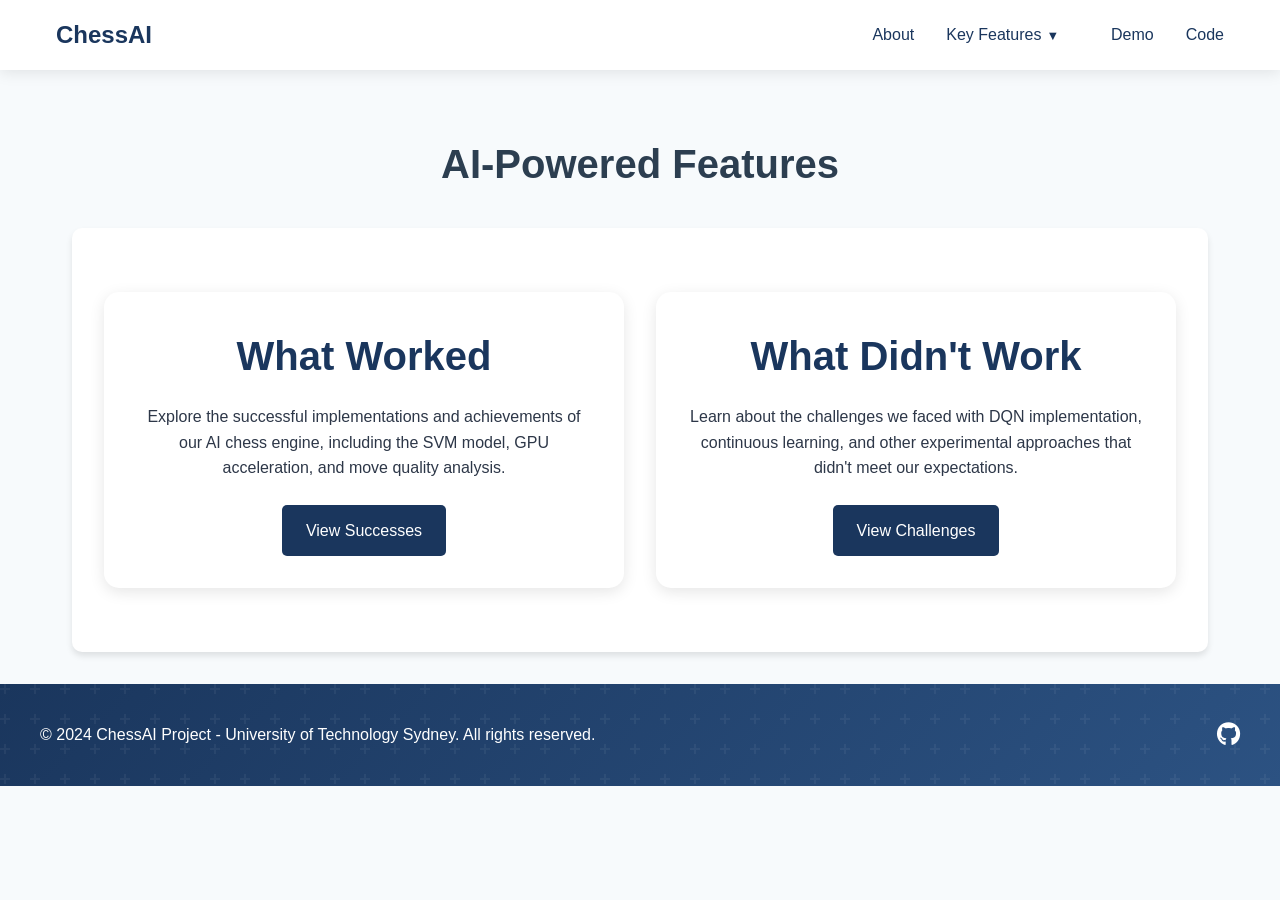
==== commit 0430accf: "fixed navigation" ====
--- a/features/ai-powered.html
+++ b/features/ai-powered.html
@@ -48,6 +48,42 @@
         .sub-page-card a:hover {
             background: var(--secondary-color);
         }
+        /* Add dropdown styles */
+        .dropdown {
+            position: relative;
+            display: inline-block;
+        }
+        .dropdown-content {
+            display: none;
+            position: absolute;
+            background-color: var(--white);
+            min-width: 200px;
+            box-shadow: 0 8px 16px rgba(0,0,0,0.1);
+            border-radius: 8px;
+            z-index: 1;
+        }
+        .dropdown:hover .dropdown-content {
+            display: block;
+        }
+        .dropdown-content a {
+            color: var(--text-color);
+            padding: 12px 16px;
+            text-decoration: none;
+            display: block;
+            transition: background-color 0.3s;
+        }
+        .dropdown-content a:hover {
+            background-color: var(--light-bg);
+            color: var(--primary-color);
+        }
+        .dropdown > a {
+            padding-right: 20px;
+        }
+        .dropdown > a::after {
+            content: '▼';
+            font-size: 0.8em;
+            margin-left: 5px;
+        }
     </style>
 </head>
 <body>
@@ -56,7 +92,14 @@
             <div class="logo"><a href="../index.html">ChessAI</a></div>
             <ul class="nav-links">
                 <li><a href="../index.html#about">About</a></li>
-                <li><a href="../index.html#features">Features</a></li>
+                <li class="dropdown">
+                    <a href="#">Key Features</a>
+                    <div class="dropdown-content">
+                        <a href="ai-powered.html">AI-Powered</a>
+                        <a href="fast-processing.html">Fast Processing</a>
+                        <a href="results-documentation.html">Results and Documentation</a>
+                    </div>
+                </li>
                 <li><a href="../index.html#demo">Demo</a></li>
                 <li><a href="../index.html#code">Code</a></li>
             </ul>
--- a/styles/main.css
+++ b/styles/main.css
@@ -409,6 +409,11 @@
     text-align: center;
 }
 
+.lichess-profile {
+    position: relative;
+    z-index: 10;
+}
+
 .lichess-button {
     display: inline-flex;
     align-items: center;
@@ -420,6 +425,10 @@
     border-radius: 5px;
     transition: all 0.3s ease;
     margin-top: 1rem;
+    position: relative;
+    z-index: 20;
+    cursor: pointer;
+    pointer-events: auto;
 }
 
 .lichess-button:hover {
@@ -429,6 +438,7 @@
 
 .lichess-button i {
     font-size: 1.2rem;
+    pointer-events: none;
 }
 
 .lichess-embed {
@@ -467,6 +477,8 @@
 
 .code-content {
     text-align: center;
+    position: relative;
+    z-index: 10;
 }
 
 .github-button {
@@ -478,11 +490,21 @@
     color: var(--white);
     text-decoration: none;
     border-radius: 5px;
-    transition: background-color 0.3s ease;
+    transition: all 0.3s ease;
+    position: relative;
+    z-index: 20;
+    cursor: pointer;
+    pointer-events: auto;
 }
 
 .github-button:hover {
     background-color: #1a252f;
+    transform: translateY(-2px);
+}
+
+.github-button i {
+    font-size: 1.2rem;
+    pointer-events: none;
 }
 
 /* Footer */
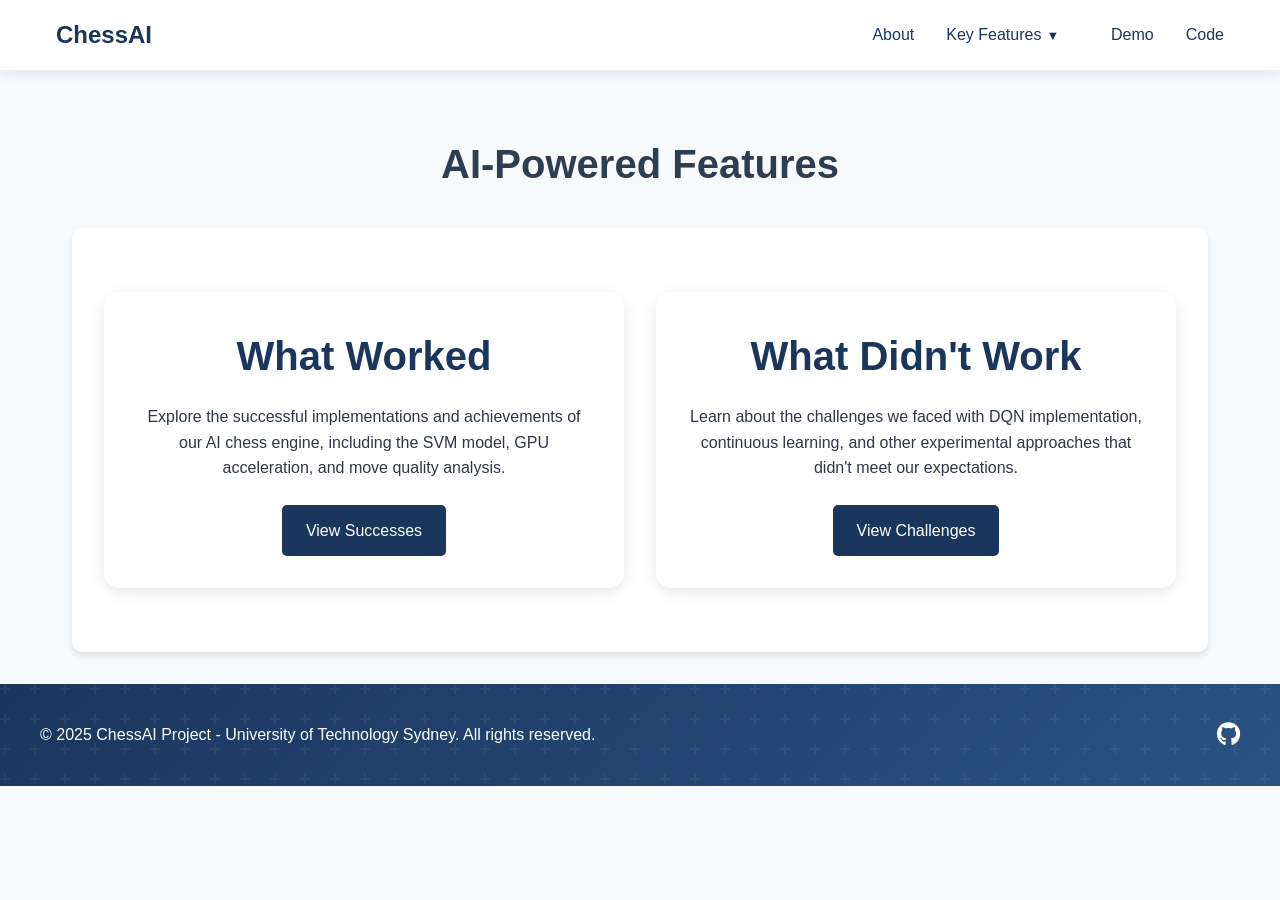
==== commit cbb79f53: "go-live update, formatting" ====
--- a/features/ai-powered.html
+++ b/features/ai-powered.html
@@ -128,7 +128,7 @@
 
     <footer class="footer">
         <div class="footer-content">
-            <p>&copy; 2024 ChessAI Project - University of Technology Sydney. All rights reserved.</p>
+            <p>&copy; 2025 ChessAI Project - University of Technology Sydney. All rights reserved.</p>
             <div class="social-links">
                 <a href="https://github.com/cameron-j1" target="_blank"><i class="fab fa-github"></i></a>
             </div>
